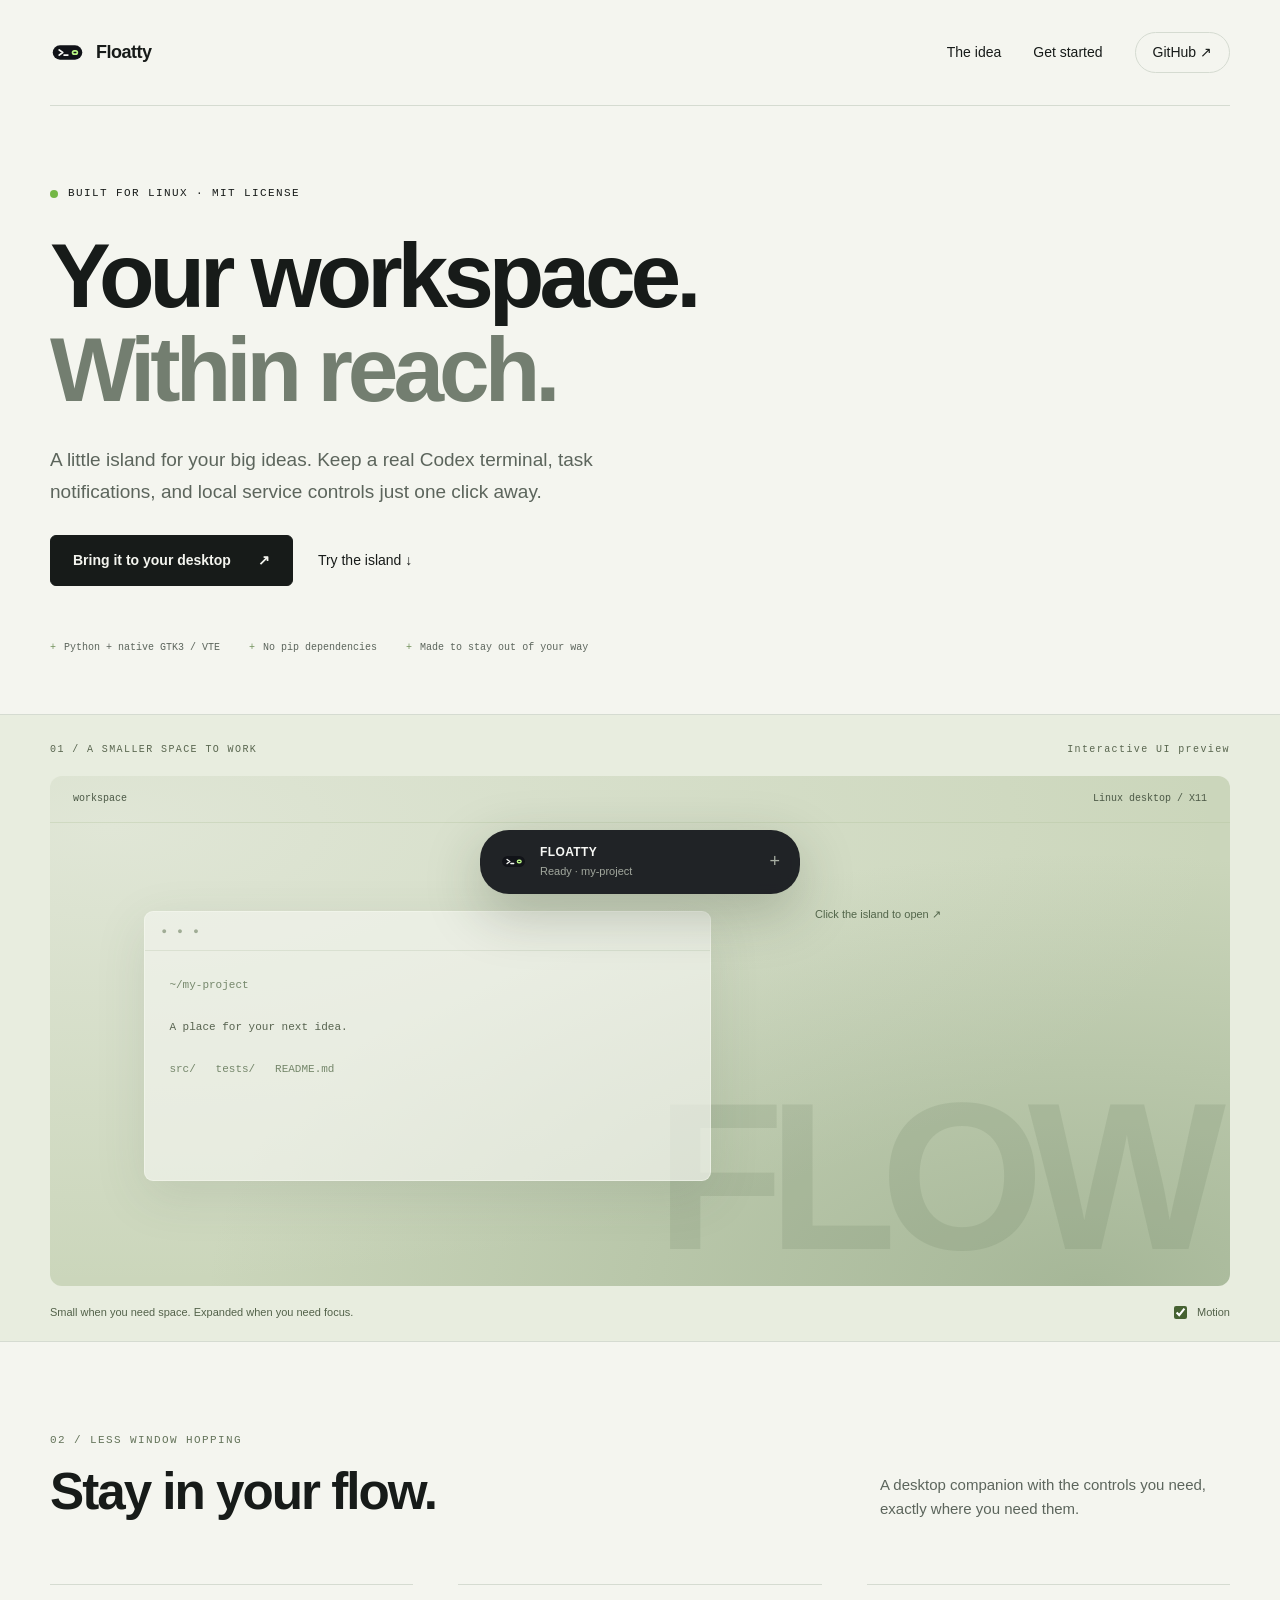
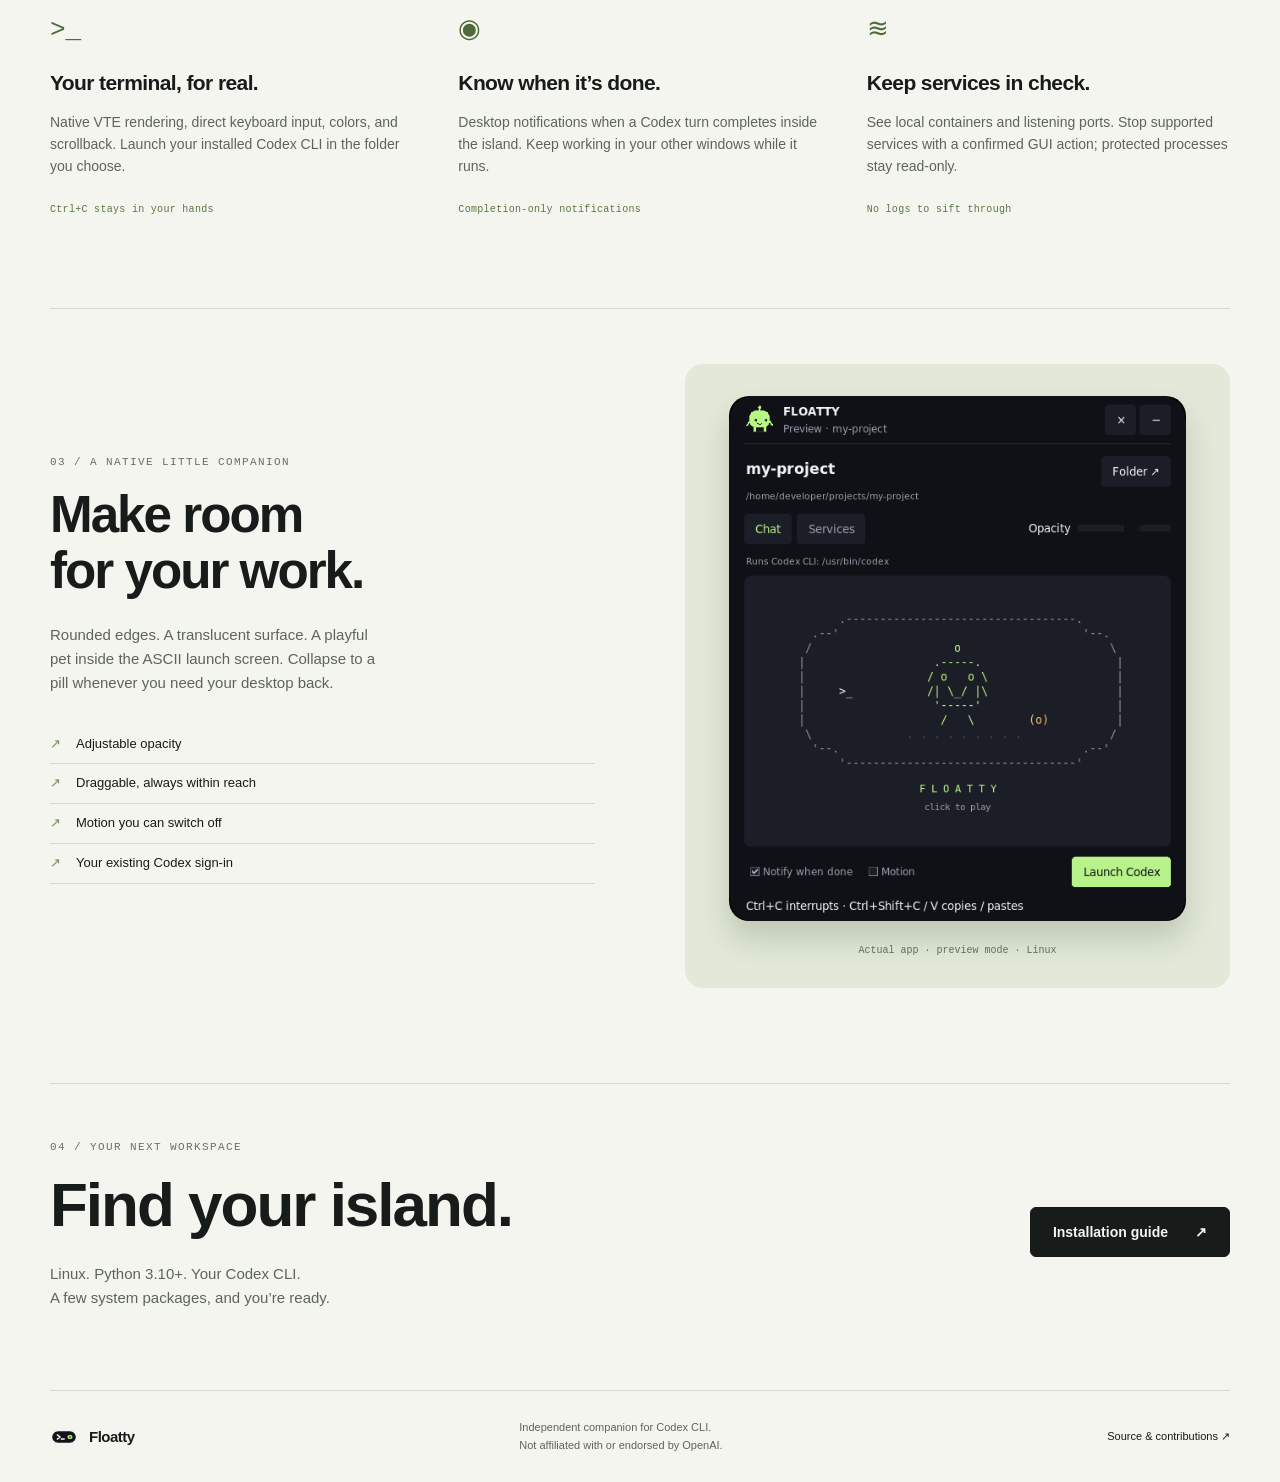
==== index.html @ 06a6bdc3 "docs: restructure showcase to use root index.html entry point - Move showcase entry point from `site" ====
<!doctype html>
<html lang="en">
<head>
  <meta charset="utf-8"><meta name="viewport" content="width=device-width, initial-scale=1">
  <meta name="description" content="A small, translucent Codex terminal and local service controls for your Linux desktop. Meet Floatty.">
  <meta name="theme-color" content="#f4f5ef">
  <title>Floatty — Your workspace, within reach</title>
  <link rel="icon" href="assets/branding/codex-island-tile.svg" type="image/svg+xml">
  <link rel="stylesheet" href="site/styles.css"><script src="site/main.js" defer></script>
</head>
<body>
<a class="skip" href="#main">Skip to content</a>
<header class="nav wrap">
  <a class="brand" href="index.html"><img src="assets/branding/codex-island.svg" width="35" height="35" alt="">Floatty</a>
  <nav aria-label="Main navigation"><a href="#features">The idea</a><a href="site/guide.html">Get started</a><a class="source" href="https://github.com/nashvel/codex-island">GitHub <span aria-hidden="true">↗</span></a></nav>
</header>
<main id="main">
<section class="hero wrap">
  <div class="eyebrow"><span class="status-dot"></span> BUILT FOR LINUX · MIT LICENSE</div>
  <h1>Your workspace.<br><span>Within reach.</span></h1>
  <p class="intro">A little island for your big ideas. Keep a real Codex terminal, task notifications, and local service controls just one click away.</p>
  <div class="actions"><a class="button primary" href="site/guide.html">Bring it to your desktop <span aria-hidden="true">↗</span></a><a class="text-link" href="#try">Try the island <span aria-hidden="true">↓</span></a></div>
  <div class="hero-foot"><span>Python + native GTK3 / VTE</span><span>No pip dependencies</span><span>Made to stay out of your way</span></div>
</section>
<section class="stage-section" id="try" aria-labelledby="demo-title">
  <div class="stage wrap">
    <div class="stage-caption"><span id="demo-title">01 / A SMALLER SPACE TO WORK</span><span>Interactive UI preview</span></div>
    <div class="desktop-scene">
      <div class="desktop-top"><span>workspace</span><span>Linux desktop / X11</span></div>
      <div class="desktop-word" aria-hidden="true">FLOW</div>
      <div class="desktop-window" aria-hidden="true"><div class="window-dots">● ● ●</div><pre><span>~/my-project</span>

A place for your next idea.

<span>src/</span>   <span>tests/</span>   <span>README.md</span></pre></div>
      <div class="demo-island" id="island-preview">
        <button class="island-header" id="island-toggle" aria-expanded="false" aria-controls="island-body"><img src="assets/branding/codex-island.svg" alt="" width="27" height="27"><span><strong>FLOATTY</strong><small>Ready · my-project</small></span><span class="expand-mark" aria-hidden="true">+</span></button>
        <div class="island-body" id="island-body" hidden>
          <div class="demo-project"><strong>my-project</strong><span>~/projects/my-project</span></div>
          <div class="demo-tabs" role="tablist" aria-label="Preview panels"><button id="chat-tab" role="tab" aria-selected="true" aria-controls="chat-panel">Chat</button><button id="services-tab" role="tab" aria-selected="false" aria-controls="services-panel" tabindex="-1">Services</button></div>
          <div id="chat-panel" role="tabpanel" aria-labelledby="chat-tab">
            <div class="ascii-area"><pre aria-label="ASCII Floatty pet playground">   .---------------------------.
  /                             \
 |           o                   |
 |        .-----.                |
 |       / o   o \               |
 |      /| \_/ |\     <span class="ascii-ball">(o)</span>       |
 |        '-----'                |
 |         /   \                 |
  '-----------------------------'</pre><small>A little Floatty. A real terminal.</small></div>
            <p class="demo-note">The desktop app launches your installed CLI.<br>This website is a visual preview.</p>
          </div>
          <div id="services-panel" role="tabpanel" aria-labelledby="services-tab" hidden>
            <div class="demo-service"><div><strong>web-dev</strong><small>TCP · 127.0.0.1:5173</small></div><button id="demo-stop">Stop</button></div>
            <div class="demo-service"><div><strong>postgres</strong><small>Docker · running</small></div><span class="service-state">Preview</span></div>
            <p class="demo-note" id="service-feedback" aria-live="polite">Example services only. This preview cannot access your computer.</p>
          </div>
          <div class="demo-bottom"><span class="status-dot"></span> Your workspace, within reach.</div>
        </div>
      </div>
      <div class="click-cue" id="click-cue">Click the island to open <span aria-hidden="true">↗</span></div>
    </div>
    <div class="stage-bottom"><span>Small when you need space. Expanded when you need focus.</span><label class="motion-label"><input id="demo-motion" type="checkbox" checked> Motion</label></div>
  </div>
</section>
<section class="features wrap" id="features" aria-labelledby="features-title">
  <div class="section-label">02 / LESS WINDOW HOPPING</div>
  <div class="section-heading"><h2 id="features-title">Stay in your flow.</h2><p>A desktop companion with the controls you need, exactly where you need them.</p></div>
  <div class="feature-grid">
    <article><span class="feature-symbol" aria-hidden="true">&gt;_</span><h3>Your terminal, for real.</h3><p>Native VTE rendering, direct keyboard input, colors, and scrollback. Launch your installed Codex CLI in the folder you choose.</p><span class="feature-tag">Ctrl+C stays in your hands</span></article>
    <article><span class="feature-symbol" aria-hidden="true">◉</span><h3>Know when it’s done.</h3><p>Desktop notifications when a Codex turn completes inside the island. Keep working in your other windows while it runs.</p><span class="feature-tag">Completion-only notifications</span></article>
    <article><span class="feature-symbol" aria-hidden="true">≋</span><h3>Keep services in check.</h3><p>See local containers and listening ports. Stop supported services with a confirmed GUI action; protected processes stay read-only.</p><span class="feature-tag">No logs to sift through</span></article>
  </div>
</section>
<section class="detail wrap" aria-labelledby="detail-title">
  <div class="detail-copy"><div class="section-label">03 / A NATIVE LITTLE COMPANION</div><h2 id="detail-title">Make room<br>for your work.</h2><p>Rounded edges. A translucent surface. A playful pet inside the ASCII launch screen. Collapse to a pill whenever you need your desktop back.</p><ul class="simple-list"><li>Adjustable opacity</li><li>Draggable, always within reach</li><li>Motion you can switch off</li><li>Your existing Codex sign-in</li></ul></div>
  <figure class="app-shot"><img src="assets/screenshots/expanded.png" alt="Expanded Floatty interface with Chat and Services tabs, opacity slider, and Launch Codex control" loading="lazy" width="540" height="620"><figcaption>Actual app · preview mode · Linux</figcaption></figure>
</section>
<section class="get-started wrap" aria-labelledby="get-started-title"><div><div class="section-label">04 / YOUR NEXT WORKSPACE</div><h2 id="get-started-title">Find your island.</h2><p>Linux. Python 3.10+. Your Codex CLI.<br>A few system packages, and you’re ready.</p></div><a class="button primary" href="site/guide.html">Installation guide <span aria-hidden="true">↗</span></a></section>
</main>
<footer class="wrap footer"><a class="brand" href="index.html"><img src="assets/branding/codex-island.svg" width="28" height="28" alt="">Floatty</a><p>Independent companion for Codex CLI.<br>Not affiliated with or endorsed by OpenAI.</p><a href="https://github.com/nashvel/codex-island">Source &amp; contributions ↗</a></footer>
<dialog id="stop-dialog"><form method="dialog"><div class="section-label">PREVIEW ACTION</div><h2>Stop web-dev?</h2><p>This simulates the desktop confirmation. No real process will be stopped.</p><div class="actions"><button class="button" value="cancel">Cancel</button><button class="button primary" value="stop">Simulate stop</button></div></form></dialog>
</body>
</html>
---- site/styles.css ----
:root{--paper:#f4f5ef;--ink:#171b19;--muted:#5c655c;--line:#d5dbd1;--lime:#b9f785;--dark:#111318;--mono:ui-monospace,SFMono-Regular,Consolas,"Liberation Mono",monospace}*{box-sizing:border-box}html{scroll-behavior:smooth;scroll-padding-top:36px}body{margin:0;background:var(--paper);color:var(--ink);font-family:Arial,Helvetica,sans-serif;font-size:16px;line-height:1.6}a{color:inherit;text-decoration:none}button,input{font:inherit}button,a,input,summary{-webkit-tap-highlight-color:transparent}:focus-visible{outline:3px solid #4b8a33;outline-offset:5px}button{cursor:pointer}img{max-width:100%;height:auto}p{color:var(--muted)}.wrap{width:min(1180px,calc(100% - 96px));margin-inline:auto}.nav{display:flex;align-items:center;justify-content:space-between;height:106px;border-bottom:1px solid var(--line)}.brand{display:flex;align-items:center;gap:11px;font-size:18px;font-weight:700;letter-spacing:-.5px}.nav nav{display:flex;gap:32px;align-items:center;font-size:14px}.nav nav a:hover,.text-link:hover{text-decoration:underline;text-underline-offset:5px}.source{border:1px solid var(--line);border-radius:24px;padding:8px 17px}.skip{position:fixed;top:-100px;left:16px;z-index:10;background:var(--ink);color:white;padding:8px 16px}.skip:focus{top:10px}.hero{padding-top:79px;padding-bottom:58px}.eyebrow,.section-label,.stage-caption{font-family:var(--mono);font-size:11px;letter-spacing:1.4px}.eyebrow{display:flex;align-items:center;gap:10px}.status-dot{display:inline-block;width:8px;height:8px;background:#74b746;border-radius:50%;flex-shrink:0}h1{font-size:clamp(54px,7.2vw,91px);line-height:1.04;letter-spacing:-5px;margin:26px 0}h1 span{color:#737e70}h2{font-size:clamp(32px,4vw,52px);line-height:1.1;letter-spacing:-2px;margin:15px 0 23px}h3{line-height:1.3;letter-spacing:-.6px}.intro{max-width:565px;font-size:19px;line-height:1.7;margin-bottom:27px}.actions{display:flex;align-items:center;gap:25px;flex-wrap:wrap}.button{display:inline-flex;align-items:center;justify-content:center;gap:27px;padding:13px 22px;border-radius:6px;border:1px solid var(--line);font-size:14px;font-weight:600;background:var(--paper);color:var(--ink)}.primary{background:var(--ink);color:var(--paper);border-color:var(--ink)}.primary:hover{background:#334130}.text-link{font-size:14px}.hero-foot{display:flex;gap:29px;font-family:var(--mono);font-size:10px;color:var(--muted);margin-top:54px;flex-wrap:wrap}.hero-foot span:before{content:'+';margin-right:8px;color:#73935d}.stage-section{background:#e8eddf;padding:27px 0 19px;border-block:1px solid var(--line)}.stage-caption{display:flex;justify-content:space-between;margin:0 0 18px;color:#59664f;font-size:10px}.desktop-scene{height:510px;position:relative;background:#cbd6bb;overflow:hidden;border-radius:12px;background-image:radial-gradient(ellipse at 88% 100%,#81987580,transparent 60%),radial-gradient(ellipse at 5% 10%,#e0e6d6,transparent 70%)}.desktop-top{display:flex;justify-content:space-between;padding:15px 23px;font-family:var(--mono);font-size:10px;color:#4b5845;border-bottom:1px solid #aebf9a55}.desktop-word{position:absolute;right:20px;bottom:4px;font-size:210px;line-height:1;font-weight:700;letter-spacing:-16px;color:#52684922}.desktop-window{position:absolute;left:8%;top:135px;width:48%;height:270px;background:#f4f5efaa;border:1px solid #f5f7ee88;box-shadow:0 15px 50px #465a4420;border-radius:9px;color:#57634f}.window-dots{font-size:9px;padding:12px 16px;border-bottom:1px solid #aab69e44;letter-spacing:4px;color:#a0ac95}.desktop-window pre{padding:13px 24px;font-size:11px;line-height:1.9;white-space:pre-wrap}.desktop-window pre span{color:#75876b}.demo-island{position:absolute;top:54px;left:50%;transform:translateX(-50%);width:320px;background:#111318eb;color:#f7f8f5;border-radius:29px;box-shadow:0 18px 55px #24361e44;transition:width .4s cubic-bezier(.22,.8,.25,1),border-radius .4s;max-width:calc(100% - 32px);backdrop-filter:blur(10px)}.demo-island.open{width:440px;border-radius:25px}.island-header{display:flex;width:100%;align-items:center;gap:13px;text-align:left;padding:12px 20px;background:none;border:0;color:inherit;border-radius:29px;min-height:64px}.island-header span:nth-child(2){display:grid;flex:1;gap:1px}.island-header strong{font-size:12px;letter-spacing:.4px}.island-header small{color:#a2a89e;font-size:11px}.expand-mark{font-size:18px;color:#a8afa3}.island-body{padding:0 20px 19px}.demo-project{border-top:1px solid #ffffff15;padding-top:14px;display:grid;gap:3px;font-size:16px}.demo-project span{font-family:var(--mono);font-size:10px;color:#9a9dad}.demo-tabs{display:flex;gap:5px;margin:15px 0 12px}.demo-tabs button,.demo-service button{font-size:11px;color:#aeb4a8;background:#24272e;border:0;padding:8px 13px;border-radius:5px}.demo-tabs button[aria-selected=true]{color:var(--lime);background:#323a2e}.ascii-area{height:130px;background:#1c1e27;display:flex;flex-direction:column;justify-content:center;align-items:center;border-radius:8px;overflow:hidden}.ascii-area pre{font:11px/1.3 var(--mono);color:#b9f785;animation:float 3.6s ease-in-out infinite;margin:0 0 15px}.ascii-area small{font-size:11px;color:#9a9dad}.ascii-dot{animation:blink 1.8s steps(1) infinite}.demo-note{font-size:10px;line-height:1.6;color:#a0a79a;margin:12px 0 16px}.demo-bottom{border-top:1px solid #ffffff12;padding-top:12px;font-size:10px;color:#a2a89e;display:flex;gap:8px;align-items:center}.demo-bottom .status-dot{width:6px;height:6px;background:var(--lime)}.click-cue{position:absolute;top:130px;left:calc(50% + 175px);font-size:11px;max-width:140px;color:#52654a}.click-cue[hidden]{display:none}.stage-bottom{display:flex;justify-content:space-between;font-size:11px;color:#53624a;gap:20px;align-items:center;padding-top:17px}.motion-label{white-space:nowrap;display:flex;align-items:center;gap:7px}.motion-label input{accent-color:#466232}.demo-service{display:flex;justify-content:space-between;align-items:center;padding:15px 10px;background:#1c1e27;border-radius:8px;margin-bottom:7px}.demo-service div{display:grid;gap:3px}.demo-service strong{font-size:12px}.demo-service small,.service-state{font-family:var(--mono);font-size:9px;color:#9a9dad}.demo-service button{color:var(--lime)}.demo-service button:disabled{color:#9a9dad;cursor:default}.features{padding-block:90px}.section-label{color:#64745a}.section-heading{display:flex;justify-content:space-between;gap:40px;align-items:center}.section-heading p{max-width:350px;font-size:15px}.feature-grid{display:grid;grid-template-columns:repeat(3,1fr);gap:45px;margin-top:40px}.feature-grid article{border-top:1px solid var(--line);padding-top:25px}.feature-symbol{font-family:var(--mono);font-size:26px;color:#4f6b3c}.feature-grid h3{font-size:21px;margin:18px 0 12px}.feature-grid p{font-size:14px}.feature-tag{display:block;font-size:10px;letter-spacing:.3px;font-family:var(--mono);margin-top:24px;color:#5a7546}.detail{display:grid;grid-template-columns:1fr 1fr;gap:90px;align-items:center;padding:55px 0 95px;border-top:1px solid var(--line)}.detail-copy p{max-width:340px;font-size:15px}.simple-list{padding:0;list-style:none;font-size:13px;margin-top:30px}.simple-list li{border-bottom:1px solid var(--line);padding:9px 0}.simple-list li:before{content:'↗';color:#6f9155;margin-right:15px}.app-shot{margin:0;background:#e2e9d8;padding:32px 44px;border-radius:18px;text-align:center}.app-shot img{width:100%;border-radius:20px;box-shadow:0 18px 30px #28352230;display:block}.app-shot figcaption{font:10px var(--mono);color:#5c7150;padding-top:24px}.get-started{padding:55px 0 65px;border-top:1px solid var(--line);display:flex;justify-content:space-between;align-items:center;gap:30px}.get-started h2{font-size:62px}.get-started p{font-size:15px}.footer{display:flex;justify-content:space-between;align-items:center;gap:30px;padding:28px 0;border-top:1px solid var(--line);font-size:11px}.footer p{margin:0}.footer .brand{font-size:15px}.guide{padding-block:65px}.guide h1{font-size:76px}.guide-layout{display:grid;grid-template-columns:220px 1fr;gap:75px;margin-top:70px}.guide aside nav{position:sticky;top:35px;display:flex;flex-direction:column;gap:13px;font-size:12px;border-left:1px solid var(--line);padding-left:18px}.guide-content section{padding-bottom:50px;margin-bottom:45px;border-bottom:1px solid var(--line)}.guide-content h2{font-size:36px}.guide-content h3{font-size:19px;margin-top:32px}.guide-content p{font-size:15px}.guide-content a{text-decoration:underline;text-underline-offset:3px}.note{font-size:13px;background:#e6ecdc;border-left:3px solid #92b577;padding:17px 20px;color:#516447;margin:25px 0}.code-block{position:relative;background:#171c19;color:#d5e9c9;border-radius:8px;margin-block:18px}.code-block pre{font:12px/1.8 var(--mono);margin:0;padding:46px 20px 20px;overflow-x:auto}.copy{position:absolute;right:12px;top:11px;font-size:10px;background:#34422d;border:0;color:#d0e6c3;padding:4px 9px;border-radius:4px}code{font-family:var(--mono);font-size:.9em;background:#e8ecdf;padding:2px 5px;border-radius:3px}.control-list{margin-top:30px}.control-list div{padding:18px 0;border-top:1px solid var(--line);display:grid;grid-template-columns:190px 1fr;gap:20px;font-size:13px}.control-list dt{font-weight:600}.control-list dd{margin:0;color:var(--muted)}details{border-top:1px solid var(--line);padding:15px 0;font-size:14px}summary{cursor:pointer;font-weight:600}details p{padding-left:17px}.copy-status{position:fixed;bottom:25px;left:50%;transform:translateX(-50%);background:var(--ink);color:var(--paper);padding:9px 20px;border-radius:20px;font-size:12px}.copy-status:empty{display:none}dialog{border:1px solid var(--line);border-radius:17px;padding:30px;max-width:min(430px,calc(100% - 32px));background:var(--paper);color:var(--ink)}dialog h2{font-size:30px}dialog p{font-size:14px}dialog::backdrop{background:#10171088;backdrop-filter:blur(3px)}[hidden]{display:none!important}.no-motion *{animation:none!important;transition:none!important}@keyframes float{0%,100%{transform:translateY(0)}50%{transform:translateY(-4px)}}@keyframes blink{0%,55%{opacity:1}56%,100%{opacity:.45}}@media(max-width:900px){.wrap{width:calc(100% - 48px)}.hero{padding-top:55px}h1{letter-spacing:-3px}.feature-grid{gap:24px}.detail{gap:40px}.app-shot{padding:25px}.guide-layout{grid-template-columns:160px 1fr;gap:30px}.control-list div{grid-template-columns:1fr;gap:5px}.click-cue{left:calc(50% + 170px);max-width:95px}.footer{gap:20px}}@media(max-width:600px){.wrap{width:calc(100% - 36px)}.nav{height:82px}.nav nav{gap:13px;font-size:12px}.nav nav a:first-child{display:none}.source{padding:5px 11px}.brand{font-size:15px;gap:7px}.brand img{width:29px}.hero{padding-top:42px;padding-bottom:40px}h1{font-size:56px;letter-spacing:-3px;margin-top:25px}.intro{font-size:16px}.hero-foot{gap:12px;margin-top:35px;font-size:9px}.hero-foot span:last-child{display:none}.actions{gap:18px}.button{padding:12px 15px;font-size:12px;gap:20px}.stage-section{padding-top:20px}.stage-caption{font-size:8px;gap:12px;letter-spacing:.8px}.desktop-scene{height:460px}.desktop-word{font-size:123px;letter-spacing:-9px;bottom:25px}.desktop-window{left:5%;width:85%;top:145px;height:220px}.desktop-top{font-size:8px;padding-inline:15px}.demo-island{top:48px;width:280px}.demo-island.open{width:calc(100% - 28px)}.click-cue{left:50%;transform:translateX(-50%);top:125px;max-width:none}.ascii-area pre{font-size:10px}.island-body{padding-inline:15px}.stage-bottom{font-size:10px;align-items:flex-start}.features{padding-block:55px}.section-heading{display:block}.section-heading p{max-width:none}.feature-grid{grid-template-columns:1fr;gap:32px;margin-top:25px}.feature-grid article{padding-top:20px}.feature-grid h3{margin-top:10px}.feature-tag{margin-top:12px}.detail{grid-template-columns:1fr;padding-block:42px;gap:25px}.detail-copy p{max-width:none}.app-shot{padding:25px 35px}.get-started{display:block;padding-block:40px}.get-started h2{font-size:46px}.get-started .button{margin-top:15px}.footer{flex-wrap:wrap;padding-block:25px}.footer p{width:100%;order:3;font-size:10px}.footer>a:last-child{font-size:10px}.guide{padding-top:45px}.guide h1{font-size:56px}.guide-layout{display:block;margin-top:40px}.guide aside nav{position:static;flex-direction:row;flex-wrap:wrap;margin-bottom:40px;gap:12px}.guide-content section{margin-bottom:30px;padding-bottom:30px}.guide-content h2{font-size:30px}.code-block pre{font-size:11px}.eyebrow{font-size:9px;letter-spacing:1px}}@media(prefers-reduced-motion:reduce){html{scroll-behavior:auto}*,*::before,*::after{animation:none!important;transition:none!important}}

.ascii-area{height:175px}.ascii-area pre{font-size:10px;line-height:1.2;margin-bottom:9px}.ascii-ball{display:inline-block;animation:ball-hop 1.5s ease-in-out infinite}@keyframes ball-hop{0%,100%{transform:translateY(0)}50%{transform:translateY(-6px)}}
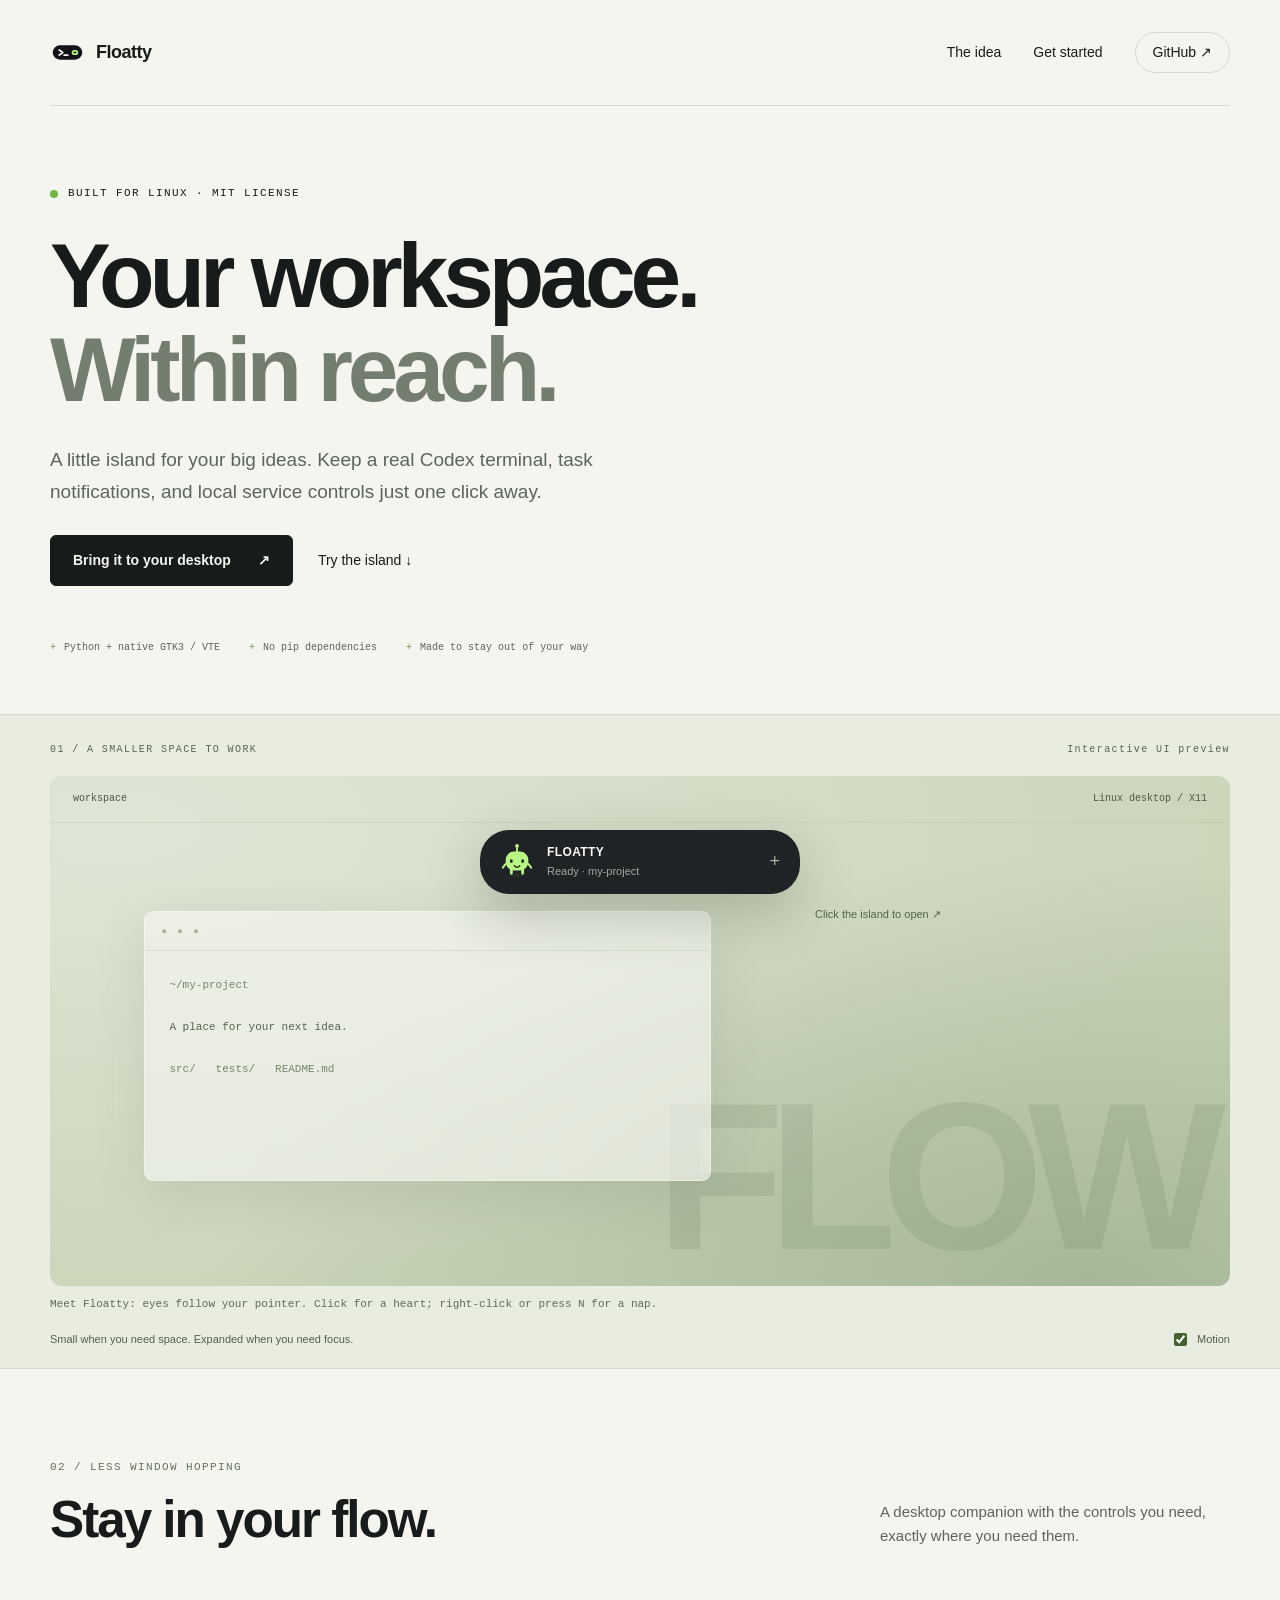
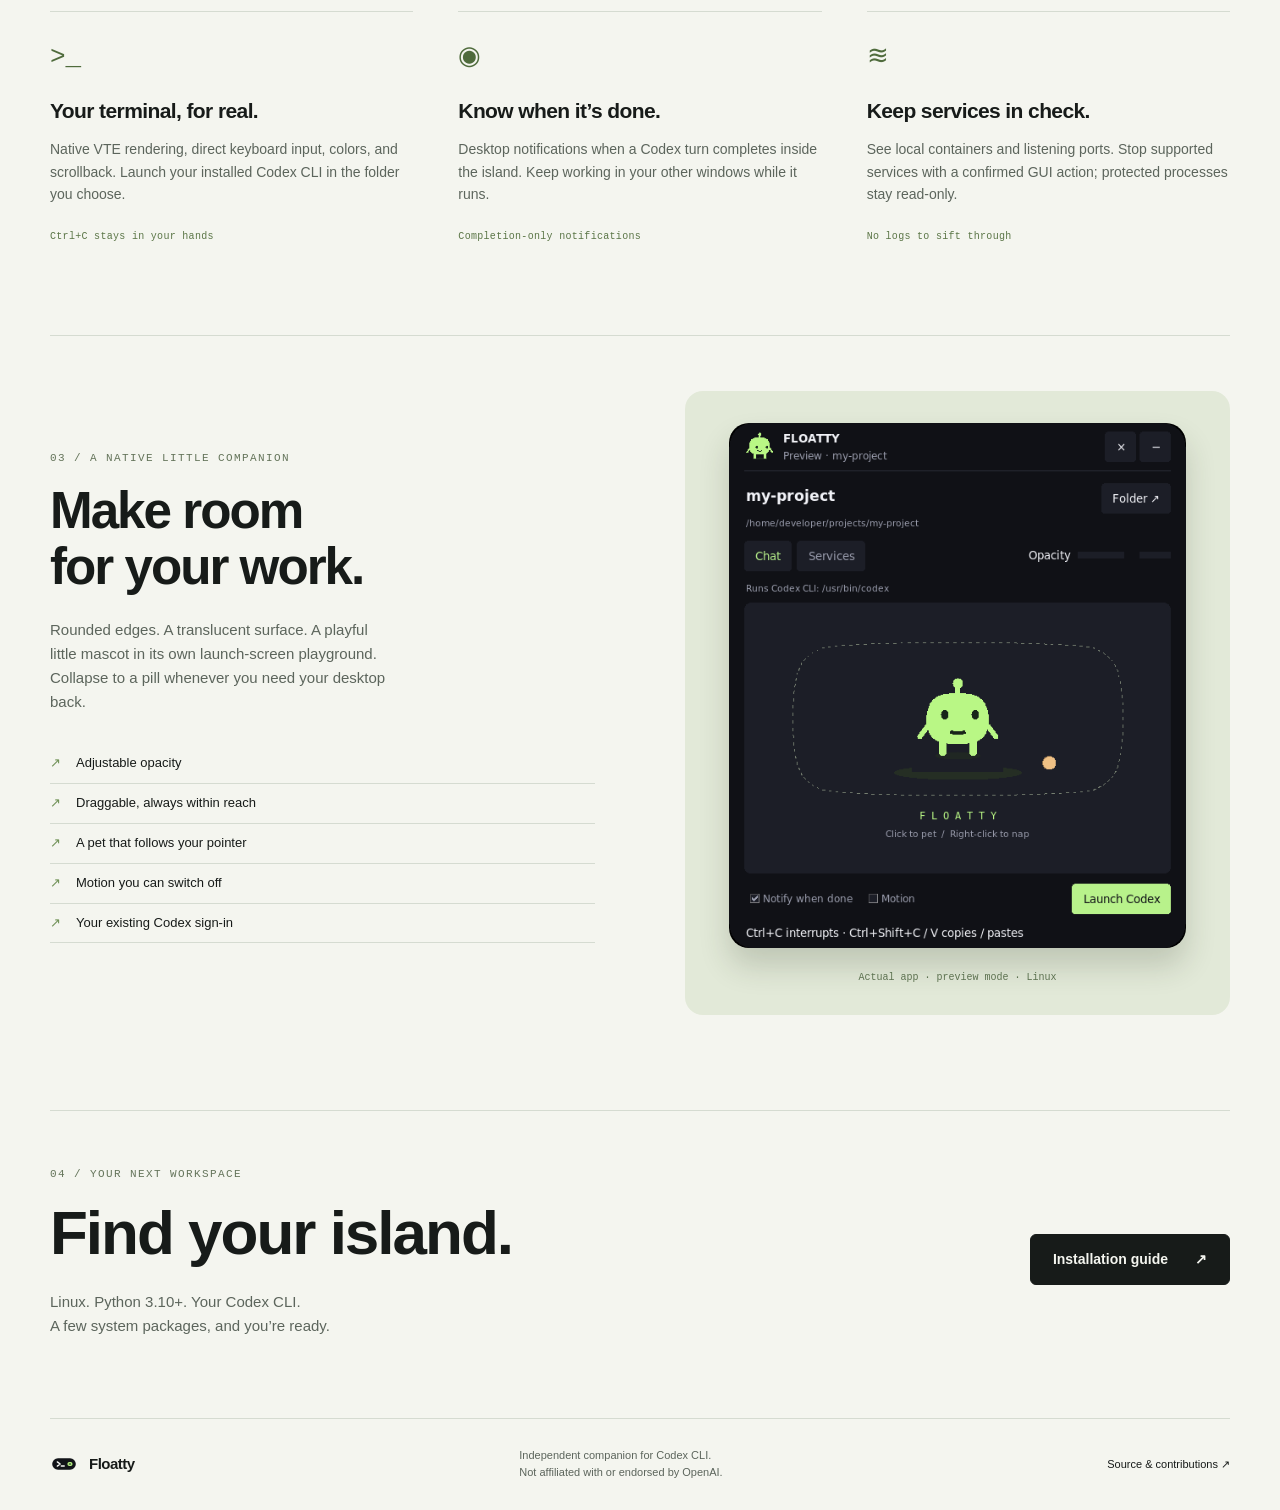
==== commit daa3a999: "feat(ui): add interactive pet playground and persistent opacity settings - Add pet playground module" ====
--- a/index.html
+++ b/index.html
@@ -6,7 +6,7 @@
   <meta name="theme-color" content="#f4f5ef">
   <title>Floatty — Your workspace, within reach</title>
   <link rel="icon" href="assets/branding/codex-island-tile.svg" type="image/svg+xml">
-  <link rel="stylesheet" href="site/styles.css"><script src="site/main.js" defer></script>
+  <link rel="stylesheet" href="site/styles.css"><script src="site/main.js" defer></script><script type="module" src="site/pets.mjs"></script>
 </head>
 <body>
 <a class="skip" href="#main">Skip to content</a>
@@ -34,20 +34,54 @@
 
 <span>src/</span>   <span>tests/</span>   <span>README.md</span></pre></div>
       <div class="demo-island" id="island-preview">
-        <button class="island-header" id="island-toggle" aria-expanded="false" aria-controls="island-body"><img src="assets/branding/codex-island.svg" alt="" width="27" height="27"><span><strong>FLOATTY</strong><small>Ready · my-project</small></span><span class="expand-mark" aria-hidden="true">+</span></button>
+        <div class="island-header">
+          <button class="web-pet pet-header" id="header-pet" aria-label="Pet Floatty. Press N to toggle a nap." title="Click to pet · Right-click or N to nap"><svg viewBox="0 0 36 40" aria-hidden="true" focusable="false">
+  <ellipse cx="18" cy="34" rx="9" ry="1.5" fill="#263025"/>
+  <g class="pet-figure" fill="#b9f785" stroke-linecap="round">
+    <path d="M12 28v4M24 28v4" fill="none" stroke="#b9f785" stroke-width="3"/>
+    <path class="pet-arm-left" d="M6 22L3 26" fill="none" stroke="#b9f785" stroke-width="2"/>
+    <path class="pet-arm-right" d="M30 22l3 4" fill="none" stroke="#b9f785" stroke-width="2"/>
+    <path d="M18 9V5" fill="none" stroke="#b9f785" stroke-width="2"/><circle cx="18" cy="3" r="2"/>
+    <rect x="6" y="9" width="24" height="20" rx="9"/>
+    <g class="pet-gaze" fill="#18251a" stroke="#18251a">
+      <g class="pet-open-eyes" stroke="none"><ellipse cx="12" cy="19" rx="1.5" ry="2"/><ellipse cx="24" cy="19" rx="1.5" ry="2"/></g>
+      <path class="pet-closed-eyes" d="M10 19h4M22 19h4" fill="none" stroke-width="2"/>
+      <path class="pet-happy-eyes" d="M10 19q2-4 4 0M22 19q2-4 4 0" fill="none" stroke-width="2"/>
+    </g>
+    <path d="M15 24q3 3 6 0" fill="none" stroke="#18251a" stroke-width="1.4"/>
+  </g>
+  <text class="pet-heart" x="27" y="8" font-size="9" fill="#e9a8bd">♥</text>
+  <text class="pet-zzz" x="27" y="8" font-size="8" fill="#a0a79a">z</text>
+</svg></button>
+          <button class="island-toggle" id="island-toggle" aria-expanded="false" aria-controls="island-body"><span><strong>FLOATTY</strong><small>Ready · my-project</small></span><span class="expand-mark" aria-hidden="true">+</span></button>
+        </div>
         <div class="island-body" id="island-body" hidden>
           <div class="demo-project"><strong>my-project</strong><span>~/projects/my-project</span></div>
           <div class="demo-tabs" role="tablist" aria-label="Preview panels"><button id="chat-tab" role="tab" aria-selected="true" aria-controls="chat-panel">Chat</button><button id="services-tab" role="tab" aria-selected="false" aria-controls="services-panel" tabindex="-1">Services</button></div>
           <div id="chat-panel" role="tabpanel" aria-labelledby="chat-tab">
-            <div class="ascii-area"><pre aria-label="ASCII Floatty pet playground">   .---------------------------.
-  /                             \
- |           o                   |
- |        .-----.                |
- |       / o   o \               |
- |      /| \_/ |\     <span class="ascii-ball">(o)</span>       |
- |        '-----'                |
- |         /   \                 |
-  '-----------------------------'</pre><small>A little Floatty. A real terminal.</small></div>
+            <div class="pet-playground">
+              <button class="web-pet pet-center" id="center-pet" aria-label="Pet Floatty in the playground. Press N to toggle a nap." title="Click to pet · Right-click or N to nap"><svg viewBox="0 0 36 40" aria-hidden="true" focusable="false">
+  <ellipse cx="18" cy="34" rx="9" ry="1.5" fill="#263025"/>
+  <g class="pet-figure" fill="#b9f785" stroke-linecap="round">
+    <path d="M12 28v4M24 28v4" fill="none" stroke="#b9f785" stroke-width="3"/>
+    <path class="pet-arm-left" d="M6 22L3 26" fill="none" stroke="#b9f785" stroke-width="2"/>
+    <path class="pet-arm-right" d="M30 22l3 4" fill="none" stroke="#b9f785" stroke-width="2"/>
+    <path d="M18 9V5" fill="none" stroke="#b9f785" stroke-width="2"/><circle cx="18" cy="3" r="2"/>
+    <rect x="6" y="9" width="24" height="20" rx="9"/>
+    <g class="pet-gaze" fill="#18251a" stroke="#18251a">
+      <g class="pet-open-eyes" stroke="none"><ellipse cx="12" cy="19" rx="1.5" ry="2"/><ellipse cx="24" cy="19" rx="1.5" ry="2"/></g>
+      <path class="pet-closed-eyes" d="M10 19h4M22 19h4" fill="none" stroke-width="2"/>
+      <path class="pet-happy-eyes" d="M10 19q2-4 4 0M22 19q2-4 4 0" fill="none" stroke-width="2"/>
+    </g>
+    <path d="M15 24q3 3 6 0" fill="none" stroke="#18251a" stroke-width="1.4"/>
+  </g>
+  <text class="pet-heart" x="27" y="8" font-size="9" fill="#e9a8bd">♥</text>
+  <text class="pet-zzz" x="27" y="8" font-size="8" fill="#a0a79a">z</text>
+</svg></button>
+              <span class="play-ball" aria-hidden="true"></span>
+              <button class="pet-nap" data-pet-target="center-pet" aria-pressed="false">Nap</button>
+              <small class="pet-caption">A little Floatty. A real terminal.</small>
+            </div>
             <p class="demo-note">The desktop app launches your installed CLI.<br>This website is a visual preview.</p>
           </div>
           <div id="services-panel" role="tabpanel" aria-labelledby="services-tab" hidden>
@@ -60,6 +94,7 @@
       </div>
       <div class="click-cue" id="click-cue">Click the island to open <span aria-hidden="true">↗</span></div>
     </div>
+    <p class="pet-note">Meet Floatty: eyes follow your pointer. Click for a heart; right-click or press N for a nap.</p>
     <div class="stage-bottom"><span>Small when you need space. Expanded when you need focus.</span><label class="motion-label"><input id="demo-motion" type="checkbox" checked> Motion</label></div>
   </div>
 </section>
@@ -73,7 +108,7 @@
   </div>
 </section>
 <section class="detail wrap" aria-labelledby="detail-title">
-  <div class="detail-copy"><div class="section-label">03 / A NATIVE LITTLE COMPANION</div><h2 id="detail-title">Make room<br>for your work.</h2><p>Rounded edges. A translucent surface. A playful pet inside the ASCII launch screen. Collapse to a pill whenever you need your desktop back.</p><ul class="simple-list"><li>Adjustable opacity</li><li>Draggable, always within reach</li><li>Motion you can switch off</li><li>Your existing Codex sign-in</li></ul></div>
+  <div class="detail-copy"><div class="section-label">03 / A NATIVE LITTLE COMPANION</div><h2 id="detail-title">Make room<br>for your work.</h2><p>Rounded edges. A translucent surface. A playful little mascot in its own launch-screen playground. Collapse to a pill whenever you need your desktop back.</p><ul class="simple-list"><li>Adjustable opacity</li><li>Draggable, always within reach</li><li>A pet that follows your pointer</li><li>Motion you can switch off</li><li>Your existing Codex sign-in</li></ul></div>
   <figure class="app-shot"><img src="assets/screenshots/expanded.png" alt="Expanded Floatty interface with Chat and Services tabs, opacity slider, and Launch Codex control" loading="lazy" width="540" height="620"><figcaption>Actual app · preview mode · Linux</figcaption></figure>
 </section>
 <section class="get-started wrap" aria-labelledby="get-started-title"><div><div class="section-label">04 / YOUR NEXT WORKSPACE</div><h2 id="get-started-title">Find your island.</h2><p>Linux. Python 3.10+. Your Codex CLI.<br>A few system packages, and you’re ready.</p></div><a class="button primary" href="site/guide.html">Installation guide <span aria-hidden="true">↗</span></a></section>
--- a/site/styles.css
+++ b/site/styles.css
@@ -1,3 +1,38 @@
 :root{--paper:#f4f5ef;--ink:#171b19;--muted:#5c655c;--line:#d5dbd1;--lime:#b9f785;--dark:#111318;--mono:ui-monospace,SFMono-Regular,Consolas,"Liberation Mono",monospace}*{box-sizing:border-box}html{scroll-behavior:smooth;scroll-padding-top:36px}body{margin:0;background:var(--paper);color:var(--ink);font-family:Arial,Helvetica,sans-serif;font-size:16px;line-height:1.6}a{color:inherit;text-decoration:none}button,input{font:inherit}button,a,input,summary{-webkit-tap-highlight-color:transparent}:focus-visible{outline:3px solid #4b8a33;outline-offset:5px}button{cursor:pointer}img{max-width:100%;height:auto}p{color:var(--muted)}.wrap{width:min(1180px,calc(100% - 96px));margin-inline:auto}.nav{display:flex;align-items:center;justify-content:space-between;height:106px;border-bottom:1px solid var(--line)}.brand{display:flex;align-items:center;gap:11px;font-size:18px;font-weight:700;letter-spacing:-.5px}.nav nav{display:flex;gap:32px;align-items:center;font-size:14px}.nav nav a:hover,.text-link:hover{text-decoration:underline;text-underline-offset:5px}.source{border:1px solid var(--line);border-radius:24px;padding:8px 17px}.skip{position:fixed;top:-100px;left:16px;z-index:10;background:var(--ink);color:white;padding:8px 16px}.skip:focus{top:10px}.hero{padding-top:79px;padding-bottom:58px}.eyebrow,.section-label,.stage-caption{font-family:var(--mono);font-size:11px;letter-spacing:1.4px}.eyebrow{display:flex;align-items:center;gap:10px}.status-dot{display:inline-block;width:8px;height:8px;background:#74b746;border-radius:50%;flex-shrink:0}h1{font-size:clamp(54px,7.2vw,91px);line-height:1.04;letter-spacing:-5px;margin:26px 0}h1 span{color:#737e70}h2{font-size:clamp(32px,4vw,52px);line-height:1.1;letter-spacing:-2px;margin:15px 0 23px}h3{line-height:1.3;letter-spacing:-.6px}.intro{max-width:565px;font-size:19px;line-height:1.7;margin-bottom:27px}.actions{display:flex;align-items:center;gap:25px;flex-wrap:wrap}.button{display:inline-flex;align-items:center;justify-content:center;gap:27px;padding:13px 22px;border-radius:6px;border:1px solid var(--line);font-size:14px;font-weight:600;background:var(--paper);color:var(--ink)}.primary{background:var(--ink);color:var(--paper);border-color:var(--ink)}.primary:hover{background:#334130}.text-link{font-size:14px}.hero-foot{display:flex;gap:29px;font-family:var(--mono);font-size:10px;color:var(--muted);margin-top:54px;flex-wrap:wrap}.hero-foot span:before{content:'+';margin-right:8px;color:#73935d}.stage-section{background:#e8eddf;padding:27px 0 19px;border-block:1px solid var(--line)}.stage-caption{display:flex;justify-content:space-between;margin:0 0 18px;color:#59664f;font-size:10px}.desktop-scene{height:510px;position:relative;background:#cbd6bb;overflow:hidden;border-radius:12px;background-image:radial-gradient(ellipse at 88% 100%,#81987580,transparent 60%),radial-gradient(ellipse at 5% 10%,#e0e6d6,transparent 70%)}.desktop-top{display:flex;justify-content:space-between;padding:15px 23px;font-family:var(--mono);font-size:10px;color:#4b5845;border-bottom:1px solid #aebf9a55}.desktop-word{position:absolute;right:20px;bottom:4px;font-size:210px;line-height:1;font-weight:700;letter-spacing:-16px;color:#52684922}.desktop-window{position:absolute;left:8%;top:135px;width:48%;height:270px;background:#f4f5efaa;border:1px solid #f5f7ee88;box-shadow:0 15px 50px #465a4420;border-radius:9px;color:#57634f}.window-dots{font-size:9px;padding:12px 16px;border-bottom:1px solid #aab69e44;letter-spacing:4px;color:#a0ac95}.desktop-window pre{padding:13px 24px;font-size:11px;line-height:1.9;white-space:pre-wrap}.desktop-window pre span{color:#75876b}.demo-island{position:absolute;top:54px;left:50%;transform:translateX(-50%);width:320px;background:#111318eb;color:#f7f8f5;border-radius:29px;box-shadow:0 18px 55px #24361e44;transition:width .4s cubic-bezier(.22,.8,.25,1),border-radius .4s;max-width:calc(100% - 32px);backdrop-filter:blur(10px)}.demo-island.open{width:440px;border-radius:25px}.island-header{display:flex;width:100%;align-items:center;gap:13px;text-align:left;padding:12px 20px;background:none;border:0;color:inherit;border-radius:29px;min-height:64px}.island-header span:nth-child(2){display:grid;flex:1;gap:1px}.island-header strong{font-size:12px;letter-spacing:.4px}.island-header small{color:#a2a89e;font-size:11px}.expand-mark{font-size:18px;color:#a8afa3}.island-body{padding:0 20px 19px}.demo-project{border-top:1px solid #ffffff15;padding-top:14px;display:grid;gap:3px;font-size:16px}.demo-project span{font-family:var(--mono);font-size:10px;color:#9a9dad}.demo-tabs{display:flex;gap:5px;margin:15px 0 12px}.demo-tabs button,.demo-service button{font-size:11px;color:#aeb4a8;background:#24272e;border:0;padding:8px 13px;border-radius:5px}.demo-tabs button[aria-selected=true]{color:var(--lime);background:#323a2e}.ascii-area{height:130px;background:#1c1e27;display:flex;flex-direction:column;justify-content:center;align-items:center;border-radius:8px;overflow:hidden}.ascii-area pre{font:11px/1.3 var(--mono);color:#b9f785;animation:float 3.6s ease-in-out infinite;margin:0 0 15px}.ascii-area small{font-size:11px;color:#9a9dad}.ascii-dot{animation:blink 1.8s steps(1) infinite}.demo-note{font-size:10px;line-height:1.6;color:#a0a79a;margin:12px 0 16px}.demo-bottom{border-top:1px solid #ffffff12;padding-top:12px;font-size:10px;color:#a2a89e;display:flex;gap:8px;align-items:center}.demo-bottom .status-dot{width:6px;height:6px;background:var(--lime)}.click-cue{position:absolute;top:130px;left:calc(50% + 175px);font-size:11px;max-width:140px;color:#52654a}.click-cue[hidden]{display:none}.stage-bottom{display:flex;justify-content:space-between;font-size:11px;color:#53624a;gap:20px;align-items:center;padding-top:17px}.motion-label{white-space:nowrap;display:flex;align-items:center;gap:7px}.motion-label input{accent-color:#466232}.demo-service{display:flex;justify-content:space-between;align-items:center;padding:15px 10px;background:#1c1e27;border-radius:8px;margin-bottom:7px}.demo-service div{display:grid;gap:3px}.demo-service strong{font-size:12px}.demo-service small,.service-state{font-family:var(--mono);font-size:9px;color:#9a9dad}.demo-service button{color:var(--lime)}.demo-service button:disabled{color:#9a9dad;cursor:default}.features{padding-block:90px}.section-label{color:#64745a}.section-heading{display:flex;justify-content:space-between;gap:40px;align-items:center}.section-heading p{max-width:350px;font-size:15px}.feature-grid{display:grid;grid-template-columns:repeat(3,1fr);gap:45px;margin-top:40px}.feature-grid article{border-top:1px solid var(--line);padding-top:25px}.feature-symbol{font-family:var(--mono);font-size:26px;color:#4f6b3c}.feature-grid h3{font-size:21px;margin:18px 0 12px}.feature-grid p{font-size:14px}.feature-tag{display:block;font-size:10px;letter-spacing:.3px;font-family:var(--mono);margin-top:24px;color:#5a7546}.detail{display:grid;grid-template-columns:1fr 1fr;gap:90px;align-items:center;padding:55px 0 95px;border-top:1px solid var(--line)}.detail-copy p{max-width:340px;font-size:15px}.simple-list{padding:0;list-style:none;font-size:13px;margin-top:30px}.simple-list li{border-bottom:1px solid var(--line);padding:9px 0}.simple-list li:before{content:'↗';color:#6f9155;margin-right:15px}.app-shot{margin:0;background:#e2e9d8;padding:32px 44px;border-radius:18px;text-align:center}.app-shot img{width:100%;border-radius:20px;box-shadow:0 18px 30px #28352230;display:block}.app-shot figcaption{font:10px var(--mono);color:#5c7150;padding-top:24px}.get-started{padding:55px 0 65px;border-top:1px solid var(--line);display:flex;justify-content:space-between;align-items:center;gap:30px}.get-started h2{font-size:62px}.get-started p{font-size:15px}.footer{display:flex;justify-content:space-between;align-items:center;gap:30px;padding:28px 0;border-top:1px solid var(--line);font-size:11px}.footer p{margin:0}.footer .brand{font-size:15px}.guide{padding-block:65px}.guide h1{font-size:76px}.guide-layout{display:grid;grid-template-columns:220px 1fr;gap:75px;margin-top:70px}.guide aside nav{position:sticky;top:35px;display:flex;flex-direction:column;gap:13px;font-size:12px;border-left:1px solid var(--line);padding-left:18px}.guide-content section{padding-bottom:50px;margin-bottom:45px;border-bottom:1px solid var(--line)}.guide-content h2{font-size:36px}.guide-content h3{font-size:19px;margin-top:32px}.guide-content p{font-size:15px}.guide-content a{text-decoration:underline;text-underline-offset:3px}.note{font-size:13px;background:#e6ecdc;border-left:3px solid #92b577;padding:17px 20px;color:#516447;margin:25px 0}.code-block{position:relative;background:#171c19;color:#d5e9c9;border-radius:8px;margin-block:18px}.code-block pre{font:12px/1.8 var(--mono);margin:0;padding:46px 20px 20px;overflow-x:auto}.copy{position:absolute;right:12px;top:11px;font-size:10px;background:#34422d;border:0;color:#d0e6c3;padding:4px 9px;border-radius:4px}code{font-family:var(--mono);font-size:.9em;background:#e8ecdf;padding:2px 5px;border-radius:3px}.control-list{margin-top:30px}.control-list div{padding:18px 0;border-top:1px solid var(--line);display:grid;grid-template-columns:190px 1fr;gap:20px;font-size:13px}.control-list dt{font-weight:600}.control-list dd{margin:0;color:var(--muted)}details{border-top:1px solid var(--line);padding:15px 0;font-size:14px}summary{cursor:pointer;font-weight:600}details p{padding-left:17px}.copy-status{position:fixed;bottom:25px;left:50%;transform:translateX(-50%);background:var(--ink);color:var(--paper);padding:9px 20px;border-radius:20px;font-size:12px}.copy-status:empty{display:none}dialog{border:1px solid var(--line);border-radius:17px;padding:30px;max-width:min(430px,calc(100% - 32px));background:var(--paper);color:var(--ink)}dialog h2{font-size:30px}dialog p{font-size:14px}dialog::backdrop{background:#10171088;backdrop-filter:blur(3px)}[hidden]{display:none!important}.no-motion *{animation:none!important;transition:none!important}@keyframes float{0%,100%{transform:translateY(0)}50%{transform:translateY(-4px)}}@keyframes blink{0%,55%{opacity:1}56%,100%{opacity:.45}}@media(max-width:900px){.wrap{width:calc(100% - 48px)}.hero{padding-top:55px}h1{letter-spacing:-3px}.feature-grid{gap:24px}.detail{gap:40px}.app-shot{padding:25px}.guide-layout{grid-template-columns:160px 1fr;gap:30px}.control-list div{grid-template-columns:1fr;gap:5px}.click-cue{left:calc(50% + 170px);max-width:95px}.footer{gap:20px}}@media(max-width:600px){.wrap{width:calc(100% - 36px)}.nav{height:82px}.nav nav{gap:13px;font-size:12px}.nav nav a:first-child{display:none}.source{padding:5px 11px}.brand{font-size:15px;gap:7px}.brand img{width:29px}.hero{padding-top:42px;padding-bottom:40px}h1{font-size:56px;letter-spacing:-3px;margin-top:25px}.intro{font-size:16px}.hero-foot{gap:12px;margin-top:35px;font-size:9px}.hero-foot span:last-child{display:none}.actions{gap:18px}.button{padding:12px 15px;font-size:12px;gap:20px}.stage-section{padding-top:20px}.stage-caption{font-size:8px;gap:12px;letter-spacing:.8px}.desktop-scene{height:460px}.desktop-word{font-size:123px;letter-spacing:-9px;bottom:25px}.desktop-window{left:5%;width:85%;top:145px;height:220px}.desktop-top{font-size:8px;padding-inline:15px}.demo-island{top:48px;width:280px}.demo-island.open{width:calc(100% - 28px)}.click-cue{left:50%;transform:translateX(-50%);top:125px;max-width:none}.ascii-area pre{font-size:10px}.island-body{padding-inline:15px}.stage-bottom{font-size:10px;align-items:flex-start}.features{padding-block:55px}.section-heading{display:block}.section-heading p{max-width:none}.feature-grid{grid-template-columns:1fr;gap:32px;margin-top:25px}.feature-grid article{padding-top:20px}.feature-grid h3{margin-top:10px}.feature-tag{margin-top:12px}.detail{grid-template-columns:1fr;padding-block:42px;gap:25px}.detail-copy p{max-width:none}.app-shot{padding:25px 35px}.get-started{display:block;padding-block:40px}.get-started h2{font-size:46px}.get-started .button{margin-top:15px}.footer{flex-wrap:wrap;padding-block:25px}.footer p{width:100%;order:3;font-size:10px}.footer>a:last-child{font-size:10px}.guide{padding-top:45px}.guide h1{font-size:56px}.guide-layout{display:block;margin-top:40px}.guide aside nav{position:static;flex-direction:row;flex-wrap:wrap;margin-bottom:40px;gap:12px}.guide-content section{margin-bottom:30px;padding-bottom:30px}.guide-content h2{font-size:30px}.code-block pre{font-size:11px}.eyebrow{font-size:9px;letter-spacing:1px}}@media(prefers-reduced-motion:reduce){html{scroll-behavior:auto}*,*::before,*::after{animation:none!important;transition:none!important}}
 
 .ascii-area{height:175px}.ascii-area pre{font-size:10px;line-height:1.2;margin-bottom:9px}.ascii-ball{display:inline-block;animation:ball-hop 1.5s ease-in-out infinite}@keyframes ball-hop{0%,100%{transform:translateY(0)}50%{transform:translateY(-6px)}}
+
+/* The same lime capsule mascot as the native desktop app. */
+.island-toggle{display:flex;flex:1;align-items:center;gap:12px;min-width:0;text-align:left;background:none;border:0;color:inherit;padding:0}
+.island-toggle>span:first-child{display:grid;flex:1;gap:1px}
+.island-header .island-toggle .expand-mark{display:block;flex:0}
+.web-pet{border:0;padding:0;background:none;color:inherit;cursor:pointer;line-height:0;border-radius:10px;flex-shrink:0}
+.web-pet svg{display:block;width:100%;height:100%;overflow:visible}
+.pet-header{width:34px;height:38px}
+.pet-figure{animation:pet-bob 3s ease-in-out infinite;transform-origin:center}
+.pet-arm-left{transform-origin:6px 22px;animation:pet-wave 2.2s ease-in-out infinite}
+.pet-arm-right{transform-origin:30px 22px;animation:pet-wave 2.2s ease-in-out infinite reverse}
+.pet-gaze{transition:transform .08s linear}
+.pet-open-eyes ellipse{transform-box:fill-box;transform-origin:center;animation:pet-blink 5.2s linear infinite}
+.pet-closed-eyes,.pet-happy-eyes,.pet-heart,.pet-zzz{display:none}
+.web-pet[data-happy="true"] .pet-open-eyes{display:none}
+.web-pet[data-happy="true"] .pet-happy-eyes,.web-pet[data-happy="true"] .pet-heart{display:block}
+.web-pet[data-happy="true"] .pet-figure{animation-duration:.55s}
+.web-pet[data-sleeping="true"] .pet-open-eyes,.web-pet[data-sleeping="true"] .pet-happy-eyes{display:none}
+.web-pet[data-sleeping="true"] .pet-closed-eyes,.web-pet[data-sleeping="true"] .pet-zzz{display:block}
+.web-pet[data-sleeping="true"] .pet-figure,.web-pet[data-sleeping="true"] .pet-arm-left,.web-pet[data-sleeping="true"] .pet-arm-right{animation:none}
+.pet-playground{height:185px;position:relative;background:#1c1e27;border-radius:8px;overflow:hidden}
+.pet-playground::before{content:'';position:absolute;inset:12px 10px 35px;border:1px dashed #687761;border-radius:70px}
+.pet-playground::after{content:'';position:absolute;left:50%;top:126px;transform:translateX(-50%);width:130px;height:12px;background:#273126;border-radius:50%}
+.pet-center{position:absolute;left:50%;top:19px;transform:translateX(-50%);width:90px;height:100px;z-index:1}
+.play-ball{position:absolute;left:76%;top:113px;width:13px;height:13px;background:#efc185;border-radius:50%;animation:play-ball-hop 1.6s ease-in-out infinite}
+.play-ball::before{content:'';position:absolute;inset:0 4px;border-left:1px solid #896b49;border-radius:50%}
+.pet-playground:has(.web-pet[data-sleeping="true"]) .play-ball{animation:none}
+.pet-caption{position:absolute;bottom:10px;left:0;width:100%;text-align:center;font:10px var(--mono);color:#a0a79a}
+.pet-nap{position:absolute;right:12px;top:9px;border:0;border-radius:4px;background:#303a2b;color:#c4d5b9;padding:3px 8px;font-size:10px;z-index:2}
+.pet-note{font-size:11px;color:#5b6e50;margin:10px 0 0;font-family:var(--mono)}
+@keyframes pet-bob{0%,100%{transform:translateY(0)}50%{transform:translateY(-1.5px)}}
+@keyframes pet-wave{0%,100%{transform:rotate(-7deg)}50%{transform:rotate(12deg)}}
+@keyframes pet-blink{0%,95%,100%{transform:scaleY(1)}97%,98%{transform:scaleY(.08)}}
+@keyframes play-ball-hop{0%,100%{transform:translateY(0)}50%{transform:translateY(-19px)}}
+@media(max-width:600px){.desktop-scene{height:500px}.pet-header{width:30px;height:34px}}
